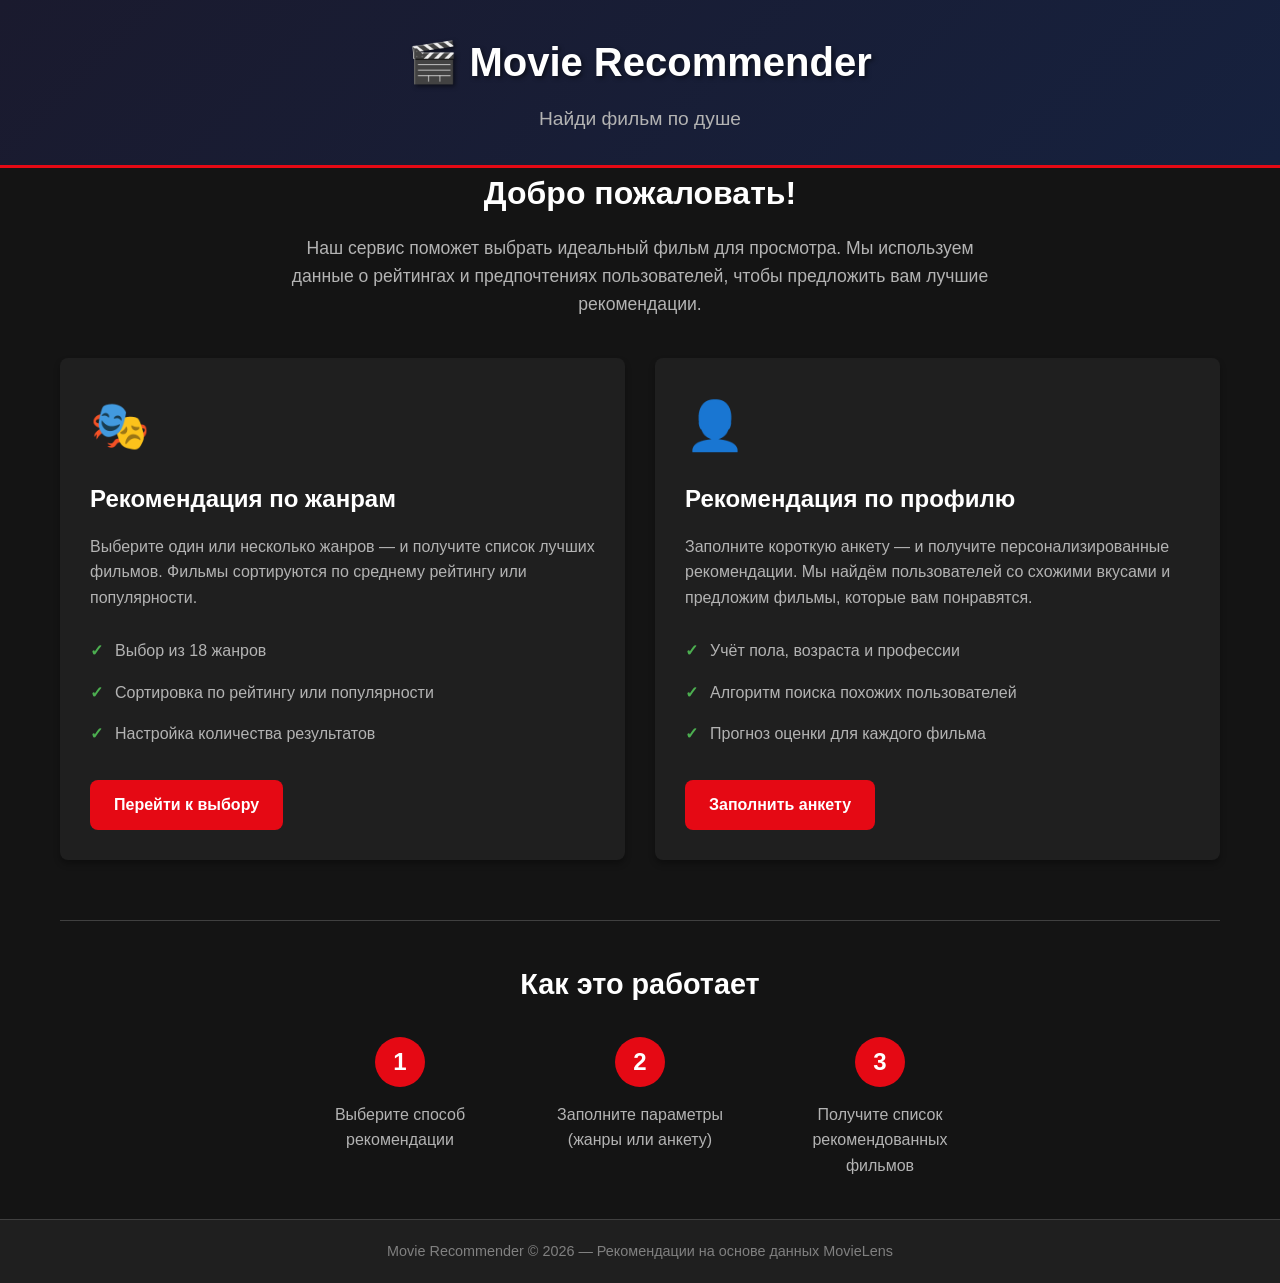
==== front/index.html @ b052bd35 "Initial commit: Movie Recommender API + Frontend" ====
<!DOCTYPE html>
<html lang="ru">
<head>
    <meta charset="UTF-8">
    <meta name="viewport" content="width=device-width, initial-scale=1.0">
    <title>Movie Recommender</title>
    <link rel="stylesheet" href="/front/style.css">
</head>
<body>
    <header>
        <div class="container">
            <h1>🎬 Movie Recommender</h1>
            <p class="subtitle">Найди фильм по душе</p>
        </div>
    </header>

    <main class="container">
        <section class="intro">
            <h2>Добро пожаловать!</h2>
            <p>Наш сервис поможет выбрать идеальный фильм для просмотра. 
               Мы используем данные о рейтингах и предпочтениях пользователей, 
               чтобы предложить вам лучшие рекомендации.</p>
        </section>

        <section class="features">
            <div class="feature-card">
                <div class="feature-icon">🎭</div>
                <h3>Рекомендация по жанрам</h3>
                <p>Выберите один или несколько жанров — и получите список лучших фильмов. 
                   Фильмы сортируются по среднему рейтингу или популярности.</p>
                <ul class="feature-list">
                    <li>Выбор из 18 жанров</li>
                    <li>Сортировка по рейтингу или популярности</li>
                    <li>Настройка количества результатов</li>
                </ul>
                <a href="/front/genre.html" class="btn btn-primary">Перейти к выбору</a>
            </div>

            <div class="feature-card">
                <div class="feature-icon">👤</div>
                <h3>Рекомендация по профилю</h3>
                <p>Заполните короткую анкету — и получите персонализированные рекомендации. 
                   Мы найдём пользователей со схожими вкусами и предложим фильмы, которые вам понравятся.</p>
                <ul class="feature-list">
                    <li>Учёт пола, возраста и профессии</li>
                    <li>Алгоритм поиска похожих пользователей</li>
                    <li>Прогноз оценки для каждого фильма</li>
                </ul>
                <a href="/front/profile.html" class="btn btn-primary">Заполнить анкету</a>
            </div>
        </section>

        <section class="how-it-works">
            <h2>Как это работает</h2>
            <div class="steps">
                <div class="step">
                    <div class="step-number">1</div>
                    <p>Выберите способ рекомендации</p>
                </div>
                <div class="step">
                    <div class="step-number">2</div>
                    <p>Заполните параметры (жанры или анкету)</p>
                </div>
                <div class="step">
                    <div class="step-number">3</div>
                    <p>Получите список рекомендованных фильмов</p>
                </div>
            </div>
        </section>
    </main>

    <footer>
        <div class="container">
            <p>Movie Recommender © 2026 — Рекомендации на основе данных MovieLens</p>
        </div>
    </footer>
</body>
</html>
---- front/style.css ----
/* ===== ОБЩИЕ СТИЛИ ===== */
* {
    margin: 0;
    padding: 0;
    box-sizing: border-box;
}

:root {
    --primary-color: #e50914;
    --primary-hover: #b20710;
    --bg-dark: #141414;
    --bg-card: #1f1f1f;
    --bg-form: #2a2a2a;
    --text-primary: #ffffff;
    --text-secondary: #b3b3b3;
    --text-muted: #808080;
    --border-color: #404040;
    --success-color: #4caf50;
    --shadow: 0 4px 6px rgba(0, 0, 0, 0.3);
    --shadow-hover: 0 8px 12px rgba(0, 0, 0, 0.4);
    --radius: 8px;
}

body {
    font-family: 'Segoe UI', Tahoma, Geneva, Verdana, sans-serif;
    background-color: var(--bg-dark);
    color: var(--text-primary);
    line-height: 1.6;
    min-height: 100vh;
    display: flex;
    flex-direction: column;
}

.container {
    max-width: 1200px;
    margin: 0 auto;
    padding: 0 20px;
}

/* ===== HEADER ===== */
header {
    background: linear-gradient(135deg, #1a1a2e 0%, #16213e 100%);
    padding: 30px 0;
    text-align: center;
    border-bottom: 3px solid var(--primary-color);
}

header h1 {
    font-size: 2.5rem;
    margin-bottom: 10px;
    text-shadow: 2px 2px 4px rgba(0, 0, 0, 0.5);
}

.subtitle {
    font-size: 1.2rem;
    color: var(--text-secondary);
}

.back-link {
    display: inline-block;
    margin-top: 15px;
    color: var(--text-secondary);
    text-decoration: none;
    transition: color 0.3s;
}

.back-link:hover {
    color: var(--primary-color);
}

/* ===== MAIN ===== */
main {
    flex: 1;
    padding: 40px 0;
}

/* ===== ГЛАВНАЯ СТРАНИЦА ===== */
.intro {
    text-align: center;
    margin-bottom: 40px;
}

.intro h2 {
    font-size: 2rem;
    margin-bottom: 15px;
}

.intro p {
    font-size: 1.1rem;
    color: var(--text-secondary);
    max-width: 700px;
    margin: 0 auto;
}

/* ===== КАРТОЧКИ ФУНКЦИЙ ===== */
.features {
    display: grid;
    grid-template-columns: repeat(auto-fit, minmax(350px, 1fr));
    gap: 30px;
    margin-bottom: 60px;
}

.feature-card {
    background: var(--bg-card);
    border-radius: var(--radius);
    padding: 30px;
    box-shadow: var(--shadow);
    transition: transform 0.3s, box-shadow 0.3s;
}

.feature-card:hover {
    transform: translateY(-5px);
    box-shadow: var(--shadow-hover);
}

.feature-icon {
    font-size: 3rem;
    margin-bottom: 15px;
}

.feature-card h3 {
    font-size: 1.5rem;
    margin-bottom: 15px;
}

.feature-card p {
    color: var(--text-secondary);
    margin-bottom: 20px;
}

.feature-list {
    list-style: none;
    margin-bottom: 25px;
}

.feature-list li {
    padding: 8px 0;
    padding-left: 25px;
    position: relative;
    color: var(--text-secondary);
}

.feature-list li::before {
    content: "✓";
    position: absolute;
    left: 0;
    color: var(--success-color);
    font-weight: bold;
}

/* ===== ШАГИ ===== */
.how-it-works {
    text-align: center;
    padding: 40px 0;
    border-top: 1px solid var(--border-color);
}

.how-it-works h2 {
    font-size: 1.8rem;
    margin-bottom: 30px;
}

.steps {
    display: flex;
    justify-content: center;
    gap: 40px;
    flex-wrap: wrap;
}

.step {
    text-align: center;
    max-width: 200px;
}

.step-number {
    width: 50px;
    height: 50px;
    background: var(--primary-color);
    border-radius: 50%;
    display: flex;
    align-items: center;
    justify-content: center;
    font-size: 1.5rem;
    font-weight: bold;
    margin: 0 auto 15px;
}

.step p {
    color: var(--text-secondary);
}

/* ===== ФОРМЫ ===== */
.form-section {
    background: var(--bg-form);
    border-radius: var(--radius);
    padding: 30px;
    margin-bottom: 40px;
    box-shadow: var(--shadow);
}

.form-section h2 {
    font-size: 1.8rem;
    margin-bottom: 10px;
}

.form-description {
    color: var(--text-secondary);
    margin-bottom: 25px;
}

.form-group {
    margin-bottom: 20px;
}

.form-group label {
    display: block;
    margin-bottom: 8px;
    font-weight: 500;
}

.form-group input[type="number"],
.form-group select {
    width: 100%;
    padding: 12px;
    border: 1px solid var(--border-color);
    border-radius: var(--radius);
    background: var(--bg-card);
    color: var(--text-primary);
    font-size: 1rem;
}

.form-group input:focus,
.form-group select:focus {
    outline: none;
    border-color: var(--primary-color);
    box-shadow: 0 0 0 3px rgba(229, 9, 20, 0.2);
}

/* ===== ЧЕКБОКСЫ ЖАНРОВ ===== */
.genres-grid {
    display: grid;
    grid-template-columns: repeat(auto-fill, minmax(180px, 1fr));
    gap: 12px;
    margin-bottom: 25px;
}

.genre-checkbox {
    display: flex;
    align-items: center;
    padding: 12px 15px;
    background: var(--bg-card);
    border: 2px solid var(--border-color);
    border-radius: var(--radius);
    cursor: pointer;
    transition: border-color 0.3s, background 0.3s;
}

.genre-checkbox:hover {
    border-color: var(--primary-color);
}

.genre-checkbox input[type="checkbox"] {
    margin-right: 10px;
    width: 18px;
    height: 18px;
    cursor: pointer;
}

.genre-checkbox input[type="checkbox"]:checked + span {
    color: var(--primary-color);
    font-weight: 600;
}

.genre-checkbox:has(input:checked) {
    border-color: var(--primary-color);
    background: rgba(229, 9, 20, 0.1);
}

/* ===== РАДИОКНОПКИ ===== */
.radio-group {
    display: flex;
    gap: 20px;
}

.radio-label {
    display: flex;
    align-items: center;
    cursor: pointer;
}

.radio-label input[type="radio"] {
    margin-right: 8px;
    width: 18px;
    height: 18px;
    cursor: pointer;
}

/* ===== КНОПКИ ===== */
.btn {
    display: inline-block;
    padding: 12px 24px;
    border: none;
    border-radius: var(--radius);
    font-size: 1rem;
    font-weight: 600;
    cursor: pointer;
    text-decoration: none;
    transition: background 0.3s, transform 0.2s;
}

.btn-primary {
    background: var(--primary-color);
    color: white;
}

.btn-primary:hover {
    background: var(--primary-hover);
    transform: translateY(-2px);
}

.btn-large {
    padding: 15px 40px;
    font-size: 1.1rem;
    width: 100%;
    margin-top: 10px;
}

/* ===== РЕЗУЛЬТАТЫ ===== */
.results-section {
    margin-bottom: 40px;
}

.results-section h2 {
    font-size: 1.8rem;
    margin-bottom: 20px;
}

#results-count {
    color: var(--text-muted);
    font-weight: normal;
}

.movies-grid {
    display: grid;
    grid-template-columns: repeat(auto-fill, minmax(250px, 1fr));
    gap: 20px;
}

.movie-card {
    background: var(--bg-card);
    border-radius: var(--radius);
    overflow: hidden;
    box-shadow: var(--shadow);
    transition: transform 0.3s, box-shadow 0.3s;
}

.movie-card:hover {
    transform: translateY(-5px);
    box-shadow: var(--shadow-hover);
}

.movie-poster {
    width: 100%;
    height: 350px;
    object-fit: cover;
    background: var(--bg-form);
}

.movie-poster.no-image {
    display: flex;
    align-items: center;
    justify-content: center;
    font-size: 4rem;
    color: var(--text-muted);
}

.movie-info {
    padding: 15px;
}

.movie-title {
    font-size: 1.1rem;
    font-weight: 600;
    margin-bottom: 10px;
    white-space: nowrap;
    overflow: hidden;
    text-overflow: ellipsis;
}

.movie-genres {
    display: flex;
    flex-wrap: wrap;
    gap: 5px;
    margin-bottom: 10px;
}

.genre-tag {
    background: rgba(229, 9, 20, 0.2);
    color: var(--primary-color);
    padding: 4px 8px;
    border-radius: 4px;
    font-size: 0.8rem;
}

.movie-rating {
    display: flex;
    align-items: center;
    justify-content: space-between;
    color: var(--text-secondary);
    font-size: 0.9rem;
}

.rating-value {
    color: #ffc107;
    font-weight: bold;
}

.predicted-rating {
    color: #4caf50;
    font-weight: bold;
}

/* ===== ЗАГРУЗКА ===== */
.loading-section {
    text-align: center;
    padding: 60px 20px;
}

.loading-spinner {
    width: 50px;
    height: 50px;
    border: 4px solid var(--border-color);
    border-top-color: var(--primary-color);
    border-radius: 50%;
    animation: spin 1s linear infinite;
    margin: 0 auto 20px;
}

@keyframes spin {
    to { transform: rotate(360deg); }
}

.loading {
    text-align: center;
    padding: 20px;
    color: var(--text-muted);
}

/* ===== ОШИБКА ===== */
.error-message {
    background: rgba(244, 67, 54, 0.1);
    border: 1px solid #f44336;
    color: #f44336;
    padding: 15px;
    border-radius: var(--radius);
    margin-bottom: 20px;
}

/* ===== FOOTER ===== */
footer {
    background: var(--bg-card);
    padding: 20px 0;
    text-align: center;
    border-top: 1px solid var(--border-color);
    margin-top: auto;
}

footer p {
    color: var(--text-muted);
    font-size: 0.9rem;
}

/* ===== АДАПТИВНОСТЬ ===== */
@media (max-width: 768px) {
    header h1 {
        font-size: 2rem;
    }

    .features {
        grid-template-columns: 1fr;
    }

    .steps {
        flex-direction: column;
        align-items: center;
    }

    .genres-grid {
        grid-template-columns: repeat(auto-fill, minmax(150px, 1fr));
    }

    .movies-grid {
        grid-template-columns: repeat(auto-fill, minmax(200px, 1fr));
    }

    .radio-group {
        flex-direction: column;
        gap: 10px;
    }
}
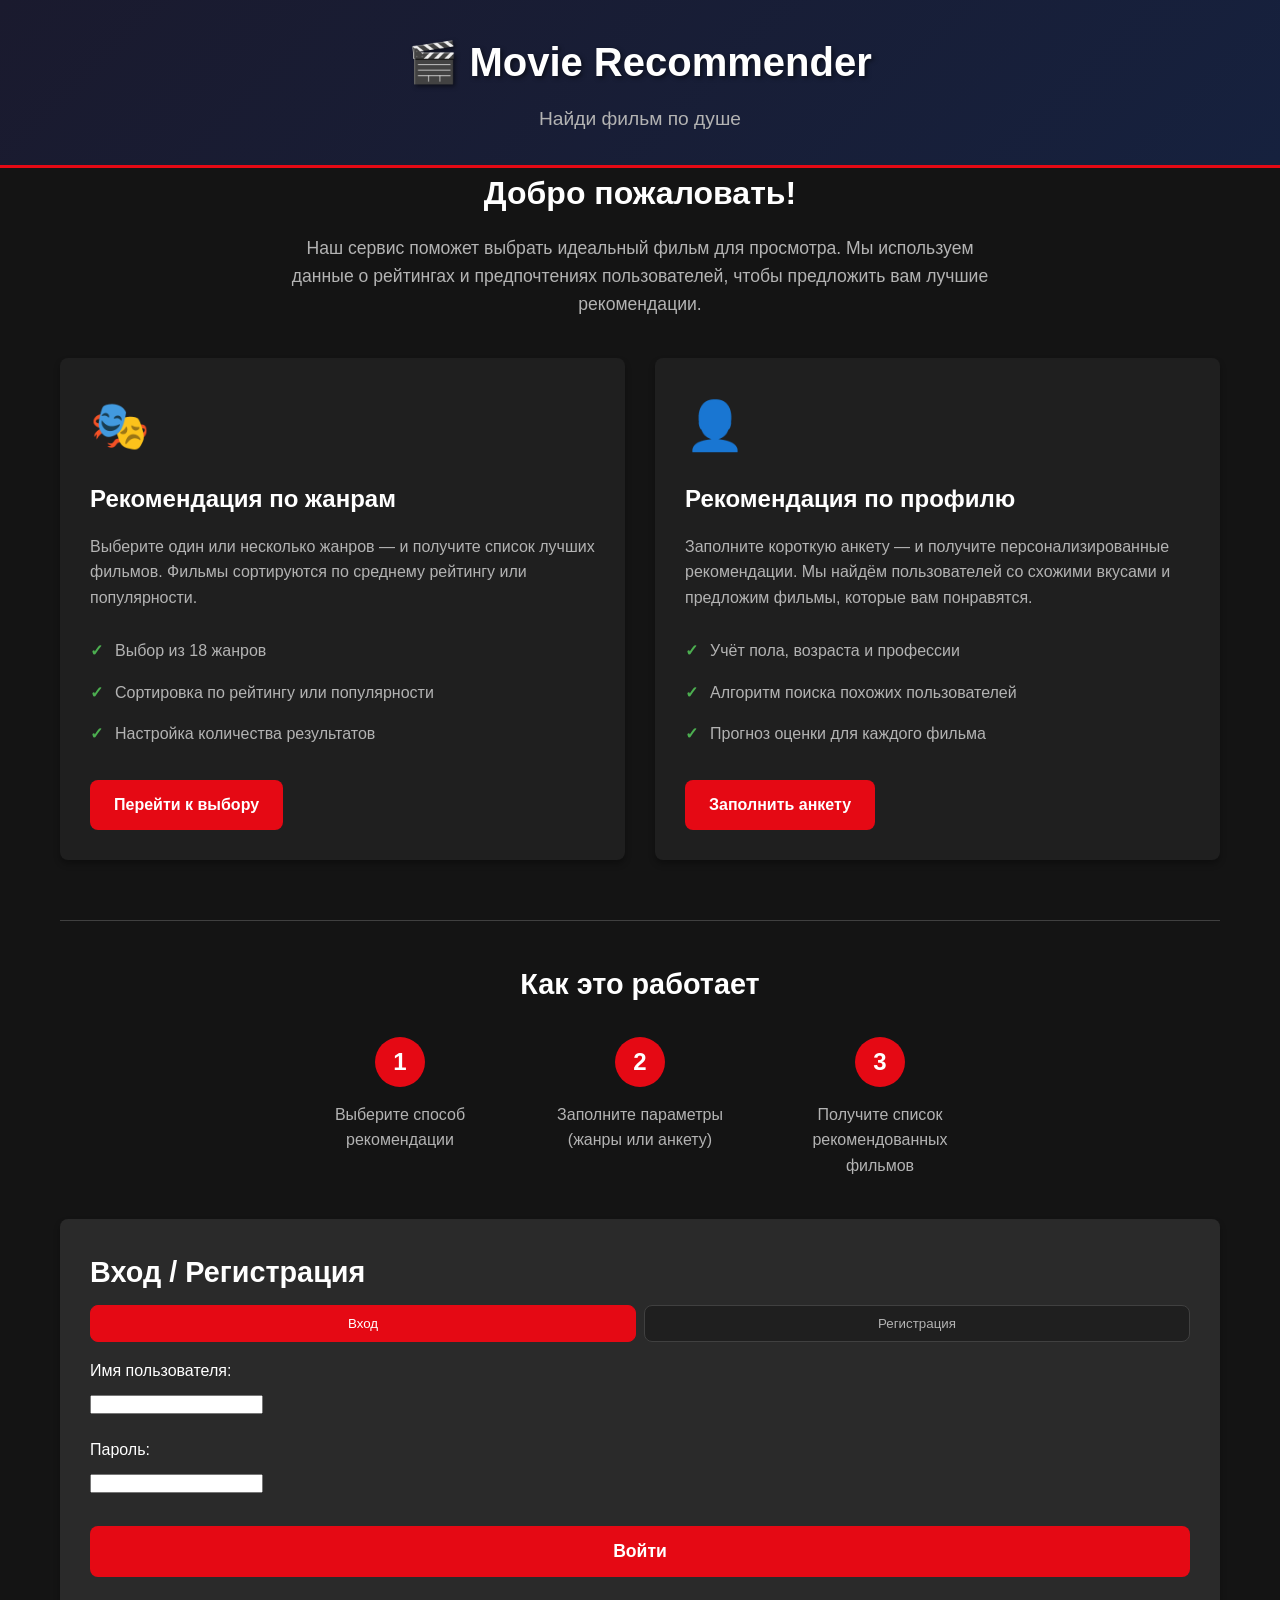
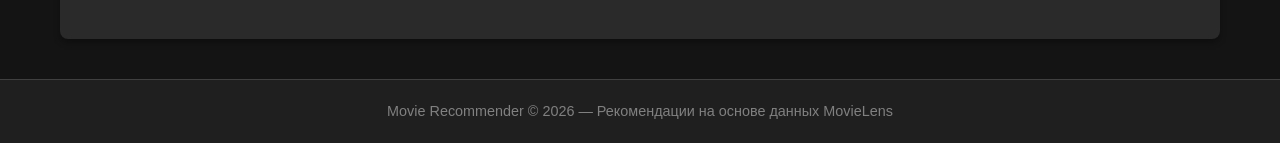
==== commit 55fd90c1: "www" ====
--- a/front/index.html
+++ b/front/index.html
@@ -4,7 +4,7 @@
     <meta charset="UTF-8">
     <meta name="viewport" content="width=device-width, initial-scale=1.0">
     <title>Movie Recommender</title>
-    <link rel="stylesheet" href="/front/style.css">
+    <link rel="stylesheet" href="style.css">
 </head>
 <body>
     <header>
@@ -33,7 +33,7 @@
                     <li>Сортировка по рейтингу или популярности</li>
                     <li>Настройка количества результатов</li>
                 </ul>
-                <a href="/front/genre.html" class="btn btn-primary">Перейти к выбору</a>
+                <a href="genre.html" class="btn btn-primary">Перейти к выбору</a>
             </div>
 
             <div class="feature-card">
@@ -46,7 +46,7 @@
                     <li>Алгоритм поиска похожих пользователей</li>
                     <li>Прогноз оценки для каждого фильма</li>
                 </ul>
-                <a href="/front/profile.html" class="btn btn-primary">Заполнить анкету</a>
+                <a href="profile.html" class="btn btn-primary">Заполнить анкету</a>
             </div>
         </section>
 
@@ -67,6 +67,37 @@
                 </div>
             </div>
         </section>
+
+        <!-- Форма аутентификации -->
+        <section class="form-section" id="auth-section">
+            <h2>Вход / Регистрация</h2>
+            <!-- Вкладки переключения -->
+            <div class="auth-tabs" style="display: flex; gap: 8px; margin-bottom: 16px;">
+                <button type="button" id="tab-login" class="tab-btn active" onclick="setAuthMode('login')">Вход</button>
+                <button type="button" id="tab-register" class="tab-btn" onclick="setAuthMode('register')">Регистрация</button>
+            </div>
+            
+            <!-- Форма -->
+            <form id="auth-form">
+                <div class="form-group">
+                    <label for="username">Имя пользователя:</label>
+                    <input type="text" id="username" name="username" required>
+                </div>
+                <div class="form-group">
+                    <label for="password">Пароль:</label>
+                    <input type="password" id="password" name="password" required>
+                </div>
+                <button type="submit" id="auth-submit-btn" class="btn btn-primary btn-large">Войти</button>
+            </form>
+            <div id="auth-message" style="margin-top: 12px; color: #dc3545;"></div>
+        </section>
+
+        <!-- Информация о зарегистрированном пользователе -->
+        <section class="form-section" id="user-info-section" style="display: none;">
+            <h2>Вы вошли как: <span id="current-username"></span></h2>
+            <p><a href="my_profile.html" class="btn btn-primary">Мои оценки</a></p>
+            <p><button onclick="logout()" class="btn btn-primary">Выйти из аккаунта</button></p>
+        </section>
     </main>
 
     <footer>
@@ -74,5 +105,42 @@
             <p>Movie Recommender © 2026 — Рекомендации на основе данных MovieLens</p>
         </div>
     </footer>
+
+    <script src="script.js"></script>
+<script>
+        document.addEventListener('DOMContentLoaded', function() {
+            // Проверяем, есть ли сохраненный user_id
+            const storedUserId = getStoredUserId();
+            if (storedUserId) {
+                // Показываем информацию о пользователе и скрываем регистрацию
+                document.getElementById('auth-section').style.display = 'none';
+                document.getElementById('user-info-section').style.display = 'block';
+                document.getElementById('current-username').textContent = localStorage.getItem('movie_app_username') || 'Пользователь';
+            } else {
+                // Скрываем информацию о пользователе и показываем регистрацию
+                document.getElementById('auth-section').style.display = 'block';
+                document.getElementById('user-info-section').style.display = 'none';
+            }
+
+            // Обработчик аутентификации
+            document.getElementById('auth-form').addEventListener('submit', function(e) {
+                e.preventDefault();
+                const username = document.getElementById('username').value;
+                const password = document.getElementById('password').value;
+                
+                // Определяем режим (вход или регистрация) по тексту кнопки
+                const isRegisterMode = document.getElementById('auth-submit-btn').textContent === 'Зарегистрироваться';
+                
+                if (isRegisterMode) {
+                    registerUser(username, password);
+                } else {
+                    loginUser(username, password);
+                }
+            });
+            
+            // Инициализация режима входа по умолчанию
+            setAuthMode('login');
+        });
+</script>
 </body>
-</html>
+</html>
--- a/front/style.css
+++ b/front/style.css
@@ -470,6 +470,94 @@
     font-size: 0.9rem;
 }
 
+/* ===== СТИЛИ ДЛЯ КНОПОК РЕЙТИНГА ===== */
+.rating-buttons {
+    display: flex;
+    gap: 4px;
+    margin-top: 8px;
+}
+
+.rate-btn {
+    padding: 4px 12px;
+    border: 1px solid #ccc;
+    border-radius: 4px;
+    cursor: pointer;
+    background: #fff;
+    transition: all 0.2s;
+}
+
+.rate-btn:hover {
+    background: #007bff;
+    color: white;
+}
+
+.rate-btn:disabled {
+    opacity: 0.5;
+    cursor: not-allowed;
+}
+
+/* ===== СТИЛИ ДЛЯ ВКЛАДОК АУТЕНТИФИКАЦИИ ===== */
+.tab-btn {
+    padding: 10px 20px;
+    border: 1px solid var(--border-color);
+    border-radius: var(--radius);
+    background: var(--bg-card);
+    color: var(--text-secondary);
+    cursor: pointer;
+    transition: all 0.3s;
+    flex: 1;
+}
+
+.tab-btn.active {
+    background: var(--primary-color);
+    color: white;
+    border-color: var(--primary-color);
+}
+
+.tab-btn:hover:not(.active) {
+    background: var(--bg-form);
+}
+
+/* ===== СТИЛИ ДЛЯ СООБЩЕНИЙ ОШИБОК АУТЕНТИФИКАЦИИ ===== */
+#auth-message {
+    padding: 10px;
+    border-radius: var(--radius);
+    margin-top: 15px;
+    text-align: center;
+}
+
+/* ===== СТИЛИ ДЛЯ СПИСКА ОЦЕНОК ===== */
+#my-ratings-list {
+    list-style: none;
+    padding: 0;
+}
+
+#my-ratings-list li {
+    padding: 12px;
+    border-bottom: 1px solid #eee;
+}
+
+.rating-stars {
+    color: #ffc107;
+}
+
+/* ===== СТИЛИ ДЛЯ КНОПКИ НАЗАД ===== */
+.back-link {
+    display: inline-block;
+    margin-top: 15px;
+    color: var(--text-secondary);
+    text-decoration: none;
+    transition: color 0.3s;
+    padding: 8px 12px;
+    border-radius: 4px;
+    background: rgba(255,255,255,0.1);
+}
+
+.back-link:hover {
+    color: var(--primary-color);
+    background: rgba(229, 9, 20, 0.2);
+}
+
 /* ===== АДАПТИВНОСТЬ ===== */
 @media (max-width: 768px) {
     header h1 {
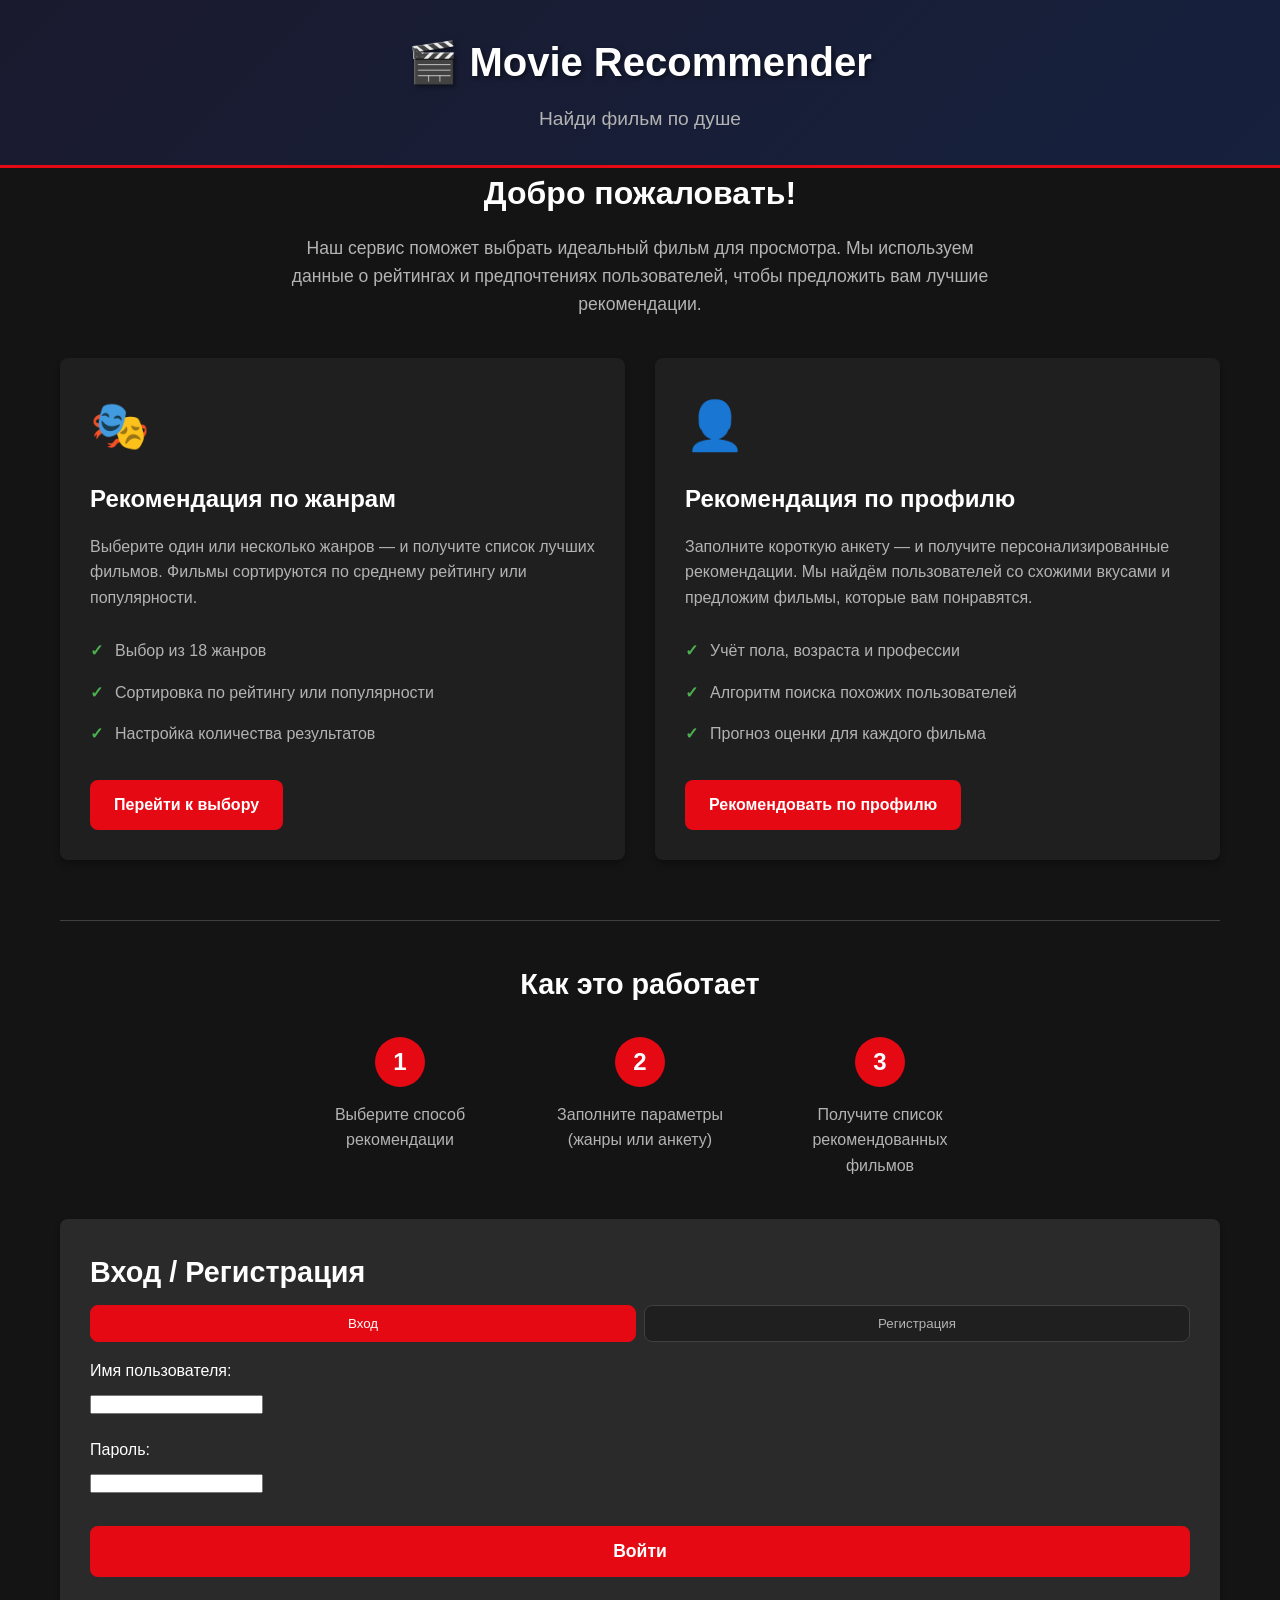
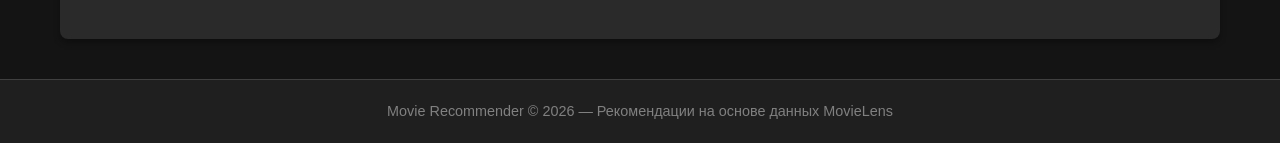
==== commit 9f94cf49: "fix" ====
--- a/front/index.html
+++ b/front/index.html
@@ -46,7 +46,7 @@
                     <li>Алгоритм поиска похожих пользователей</li>
                     <li>Прогноз оценки для каждого фильма</li>
                 </ul>
-                <a href="profile.html" class="btn btn-primary">Заполнить анкету</a>
+                <a href="#" id="profile-rec-btn" class="btn btn-primary">Рекомендовать по профилю</a>
             </div>
         </section>
 
@@ -89,6 +89,51 @@
                 </div>
                 <button type="submit" id="auth-submit-btn" class="btn btn-primary btn-large">Войти</button>
             </form>
+            
+            <!-- Дополнительные поля анкеты для регистрации -->
+            <div id="registration-profile-fields" style="display: none; margin-top: 16px; padding: 12px; background: #f8f9fa; border-radius: 8px;">
+                <h3 style="margin: 0 0 12px 0; font-size: 14px; color: #666;">Анкета (для персонализированных рекомендаций)</h3>
+                <div class="form-group">
+                    <label for="reg-gender">Пол:</label>
+                    <select id="reg-gender" name="gender">
+                        <option value="">Не указано</option>
+                        <option value="male">Мужчина</option>
+                        <option value="female">Женщина</option>
+                    </select>
+                </div>
+                <div class="form-group">
+                    <label for="reg-age">Возраст:</label>
+                    <input type="number" id="reg-age" name="age" min="10" max="100" placeholder="Например: 25">
+                </div>
+                <div class="form-group">
+                    <label for="reg-profession">Профессия:</label>
+                    <select id="reg-profession" name="profession">
+                        <option value="">Выберите профессию</option>
+                        <option value="academic/teacher">Академик / Преподаватель</option>
+                        <option value="artist">Художник / Артист</option>
+                        <option value="clerk/admin">Клерк / Администратор</option>
+                        <option value="student">Студент</option>
+                        <option value="customer_service">Обслуживание клиентов</option>
+                        <option value="medical">Врач / Медработник</option>
+                        <option value="executive/manager">Руководитель / Менеджер</option>
+                        <option value="farmer">Фермер</option>
+                        <option value="homemaker">Домохозяин/ка</option>
+                        <option value="journalist">Журналист</option>
+                        <option value="lawyer">Юрист</option>
+                        <option value="programmer">Программист</option>
+                        <option value="retired">Пенсионер</option>
+                        <option value="sales/marketing">Маркетолог / Продавец</option>
+                        <option value="scientist">Учёный</option>
+                        <option value="self-employed">Самозанятый</option>
+                        <option value="technician/engineer">Техник / Инженер</option>
+                        <option value="worker/craftsman">Рабочий / Ремесленник</option>
+                        <option value="unemployed">Безработный</option>
+                        <option value="writer">Писатель</option>
+                        <option value="other">Другое</option>
+                    </select>
+                </div>
+            </div>
+            
             <div id="auth-message" style="margin-top: 12px; color: #dc3545;"></div>
         </section>
 
@@ -128,8 +173,11 @@
                 const username = document.getElementById('username').value;
                 const password = document.getElementById('password').value;
                 
+                console.log('Form submitted:', username);
+                
                 // Определяем режим (вход или регистрация) по тексту кнопки
                 const isRegisterMode = document.getElementById('auth-submit-btn').textContent === 'Зарегистрироваться';
+                console.log('Mode:', isRegisterMode ? 'register' : 'login');
                 
                 if (isRegisterMode) {
                     registerUser(username, password);
